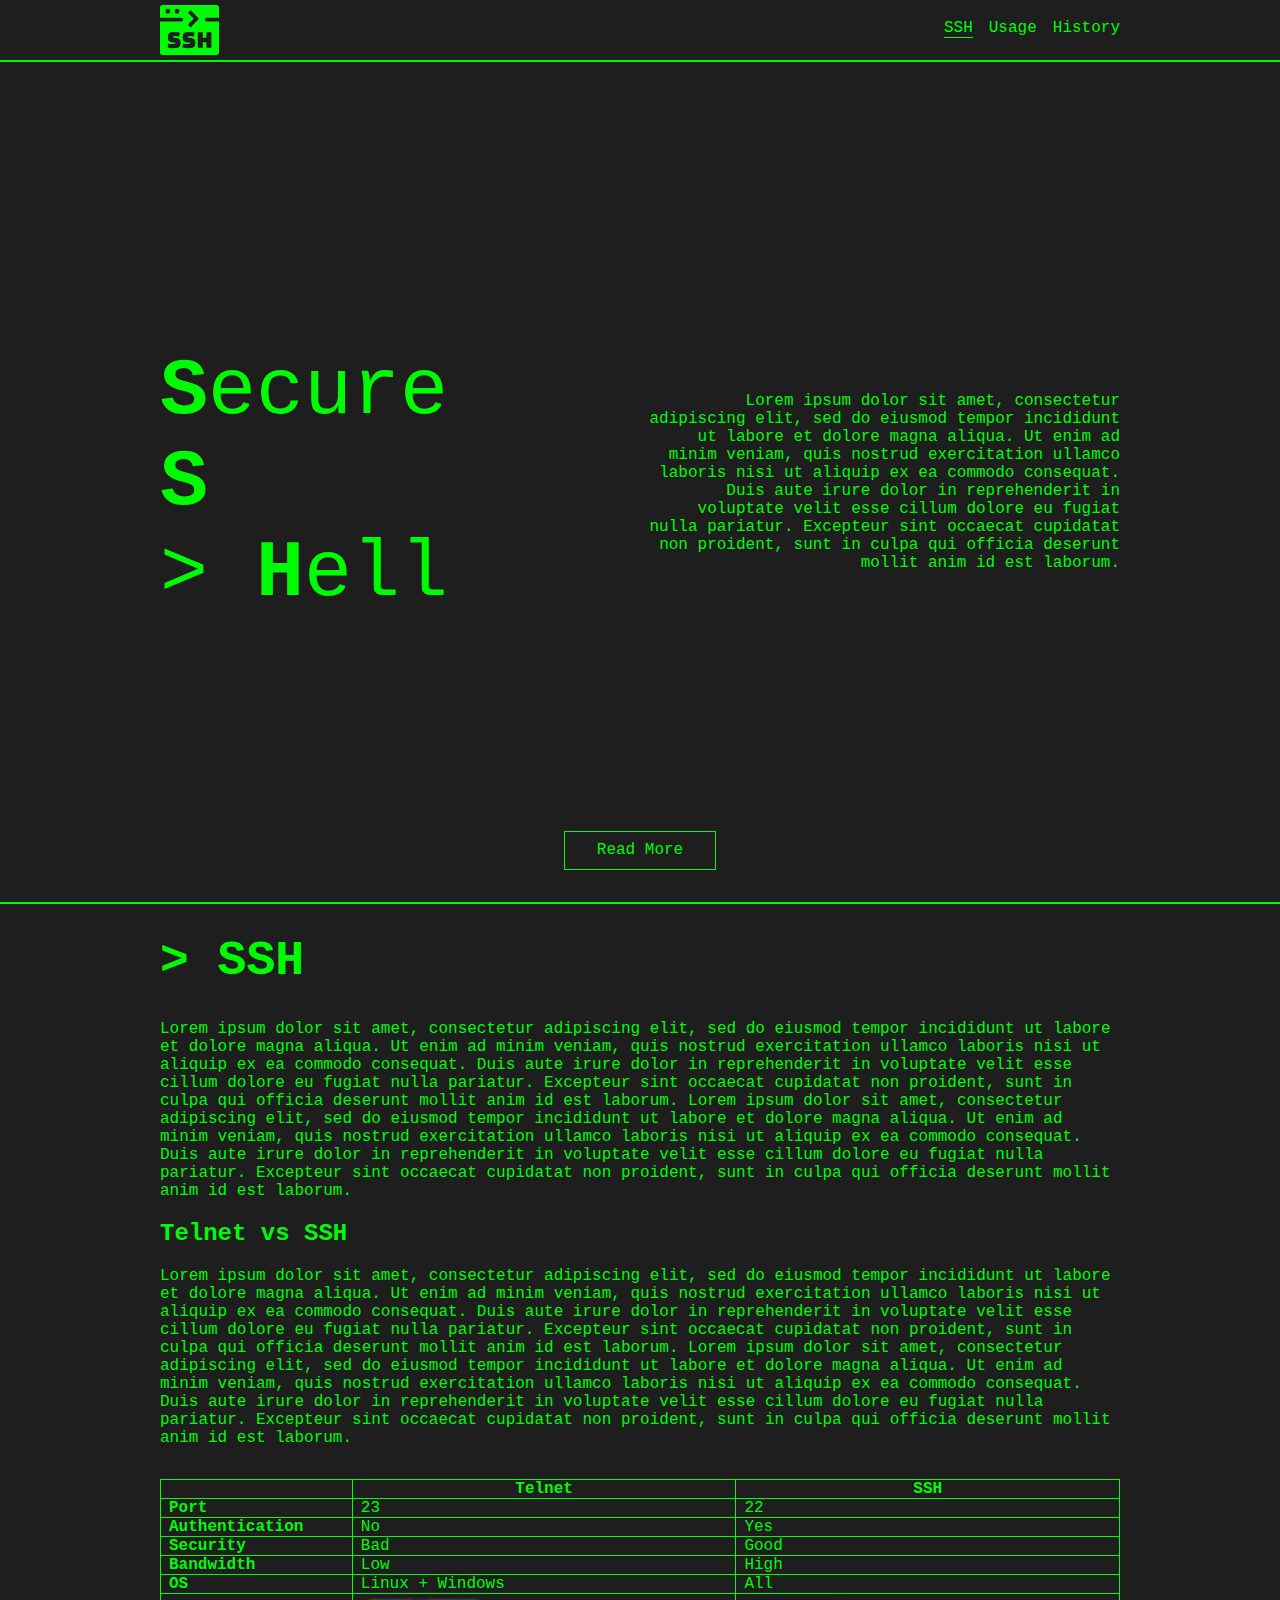
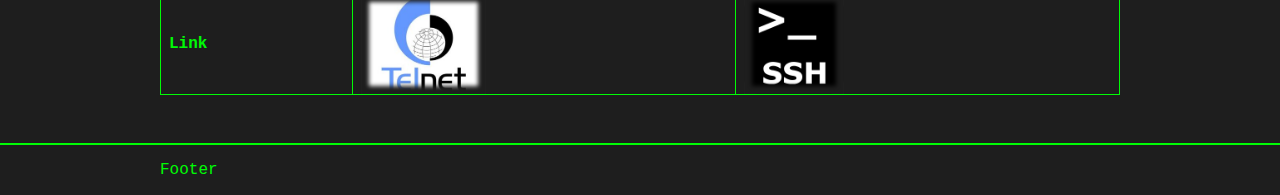
==== index.html @ 63480a3a "fix images" ====
<!DOCTYPE html>
<html lang="en">
    <head>
        <meta charset="utf-8">
        <title>SSH</title>
        <link rel="stylesheet" href="./css/style.css">
        <link rel="stylesheet" href="./css/ssh.css">
        <link rel="shortcut icon" type="image/jpg" href="./images/ssh.svg"/>
        <meta name="viewport" content="width=device-width, initial-scale=1.0" />
    </head>
    <body>
        <!-- Navigation Bar -->
        <header>
            <div class="nav-wrapper">
                <a href="index.html">
                    <img src="./images/ssh.svg" alt="SSH Logo" height="50" class="nav-icon">
                </a>
                <nav>
                    <a href="index.html" class="nav-link nav-link-selected">SSH</a>
                    <a href="usage.html" class="nav-link">Usage</a>
                    <a href="history.html" class="nav-link">History</a>
                </nav>
            </div>
        </header>
        <main>
            <!-- Title Page -->
            <div class="front-page-container">
                <div class="title-container">
                    <p class="title-word"><b>S</b>ecure</p>
                    <p class="title-word"><b>S</b></p>
                    <p class="title-word">> <b>H</b>ell</p>
                </div>
                <div class="info-container">
                    <p class="info-text">Lorem ipsum dolor sit amet, consectetur adipiscing elit, sed do eiusmod tempor incididunt ut labore et dolore magna aliqua. Ut enim ad minim veniam, quis nostrud exercitation ullamco laboris nisi ut aliquip ex ea commodo consequat. Duis aute irure dolor in reprehenderit in voluptate velit esse cillum dolore eu fugiat nulla pariatur. Excepteur sint occaecat cupidatat non proident, sunt in culpa qui officia deserunt mollit anim id est laborum.</p>
                </div>
                <a href="#ssh">
                    <div class="button-container">
                        <p class="button-arrow">> </p>
                        <p class="button-text">Read More</p>
                    </div>
                </a>
                <div class="front-page-border" ></div>
            </div>
            <!-- Main Content -->
            <h1 id="ssh" class="code">SSH</h1>
            <p>
                Lorem ipsum dolor sit amet, consectetur adipiscing elit, sed do eiusmod tempor incididunt ut labore 
                et dolore magna aliqua. Ut enim ad minim veniam, quis nostrud exercitation ullamco laboris nisi ut 
                aliquip ex ea commodo consequat. Duis aute irure dolor in reprehenderit in voluptate velit esse 
                cillum dolore eu fugiat nulla pariatur. Excepteur sint occaecat cupidatat non proident, sunt in 
                culpa qui officia deserunt mollit anim id est laborum. Lorem ipsum dolor sit amet, consectetur 
                adipiscing elit, sed do eiusmod tempor incididunt ut labore et dolore magna aliqua. Ut enim ad 
                minim veniam, quis nostrud exercitation ullamco laboris nisi ut aliquip ex ea commodo consequat. 
                Duis aute irure dolor in reprehenderit in voluptate velit esse cillum dolore eu fugiat nulla 
                pariatur. Excepteur sint occaecat cupidatat non proident, sunt in culpa qui officia deserunt mollit 
                anim id est laborum.</p>

            <h2>Telnet vs SSH</h2>
            <p>
                Lorem ipsum dolor sit amet, consectetur adipiscing elit, sed do eiusmod tempor incididunt ut labore 
                et dolore magna aliqua. Ut enim ad minim veniam, quis nostrud exercitation ullamco laboris nisi ut 
                aliquip ex ea commodo consequat. Duis aute irure dolor in reprehenderit in voluptate velit esse 
                cillum dolore eu fugiat nulla pariatur. Excepteur sint occaecat cupidatat non proident, sunt in 
                culpa qui officia deserunt mollit anim id est laborum. Lorem ipsum dolor sit amet, consectetur 
                adipiscing elit, sed do eiusmod tempor incididunt ut labore et dolore magna aliqua. Ut enim ad 
                minim veniam, quis nostrud exercitation ullamco laboris nisi ut aliquip ex ea commodo consequat. 
                Duis aute irure dolor in reprehenderit in voluptate velit esse cillum dolore eu fugiat nulla 
                pariatur. Excepteur sint occaecat cupidatat non proident, sunt in culpa qui officia deserunt mollit 
                anim id est laborum.</p>

            <table>
                <colgroup>
                    <col span="1" style="width: 20%;">
                    <col span="1" style="width: 40%;">
                    <col span="1" style="width: 40%;">
                </colgroup>
                <thead>
                    <th></th>
                    <th scope="col">Telnet</th>
                    <th scope="col">SSH</th>
                </thead>
                <tbody>
                    <tr>
                        <th class="table-sidebar" scope="row">Port</th>
                        <td>23</td>
                        <td>22</td>
                    </tr>
                    <tr>
                        <th class="table-sidebar" scope="row">Authentication</th>
                        <td>No</td>
                        <td>Yes</td>
                    </tr>
                    <tr>
                        <th class="table-sidebar" scope="row">Security</th>
                        <td>Bad</td>
                        <td>Good</td>
                    </tr>
                    <tr>
                        <th class="table-sidebar" scope="row">Bandwidth</th>
                        <td>Low</td>
                        <td>High</td>
                    </tr>
                    <tr>
                        <th class="table-sidebar" scope="row">OS</th>
                        <td>Linux + Windows</td>
                        <td>All</td>
                    </tr>
                    <tr>
                        <th class="table-sidebar" scope="row">Link</th>
                        <td>
                            <a 
                                href="https://cdn.vox-cdn.com/thumbor/9j-s_MPUfWM4bWdZfPqxBxGkvlw=/1400x1050/filters:format(jpeg)/cdn.vox-cdn.com/uploads/chorus_asset/file/22312759/rickroll_4k.jpg"
                                target="_blank"
                                >
                                <div class="div-border" style="width: 125px;">
                                    <img 
                                        src="./images/telnet.jpeg" 
                                        alt="rick roll"
                                        height="100px"
                                        width="125px"
                                        class="image-border"
                                    >
                                </div>
                            </a>
                        </td>
                        <td>
                            <a 
                                href="https://cdn.vox-cdn.com/thumbor/9j-s_MPUfWM4bWdZfPqxBxGkvlw=/1400x1050/filters:format(jpeg)/cdn.vox-cdn.com/uploads/chorus_asset/file/22312759/rickroll_4k.jpg"
                                target="_blank"
                            >
                                <div class="div-border" style="width: 100px;">
                                    <img 
                                        src="./images/ssh_image.png" 
                                        alt="rick roll"
                                        height="100px"
                                        width="100px"
                                        width="100px"
                                        class="image-border"
                                    >
                                </div>
                            </a>
                        </td>
                    </tr>
                </tbody>
            </table>
        </main>
        <!-- Footer -->
        <footer>
            <div class="footer-wrapper">
                <p>Footer</p>
            </div>
        </footer>
    </body>
</html>
---- css/style.css ----
:root {
    --wrapper-width: 960px;
    --primary-color: #00fb05;
    --background-color: #1e1e1e;
    --font-family-mono: "Courier New", monospace;
    --wrapper-padding: 0 2rem;
}

html {
	scroll-behavior: smooth;
}

body {
    margin: 0;
    background-color: var(--background-color);
}

header {
    background-color: var(--background-color);
    min-height: 60px;
    border-bottom: 2px solid var(--primary-color);
}

.nav-icon {
    margin-bottom: -5px;
}

.nav-title {
    margin: 0;
    color: var(--primary-color);
}

.nav-wrapper {
    display: flex;
    flex-direction: row;
    justify-content: space-between;
    align-items: center;
    margin: 0 auto;
    padding: var(--wrapper-padding);
    min-height: 60px;
    max-width: var(--wrapper-width);
}

nav {
    display: flex;
    align-items: center;
    padding-bottom: 0.2rem;
}

.nav-link {
    text-decoration: none;
    margin-left: 1rem;
}

.nav-link-selected {
    border-bottom: 1px solid var(--primary-color);
    margin-bottom: -1px;
}

main {
    margin: 0 auto;
    padding: var(--wrapper-padding);
    max-width: var(--wrapper-width);
}

h1, h2, h3, h4, h5, h6, p, td, th, a {
    color: var(--primary-color);
    font-family: var(--font-family-mono);
}

h1 {
    font-size: 3rem;
}

footer {
    border-top: 2px solid var(--primary-color);
    margin-top: 3rem;
}

.footer-wrapper {
    max-width: var(--wrapper-width);
    margin: 0 auto;
    padding: var(--wrapper-padding);
}

.code::before {
    content: '> ';
}
---- css/ssh.css ----
@import "./style.css";

.front-page-container {
    min-height: calc(100vh - 60px);
    position: relative;
    display: flex;
}

.title-container {
    height: 100%;
    display: flex;
    justify-content: center;
    flex-direction: column;
    margin: auto 0;
}

.title-word {
    font-size: 5rem;
    margin: 0;
    font-weight: normal;
}

.info-container {
    margin: auto 0 auto auto;
    width: 50%
}

.info-text {
    text-align: right;
    margin: 0;
}

.button-container {
    padding: 0.6rem 0;
    width: 150px;
    position: absolute;
    bottom: 2rem;
    left: 50%;
    right: 50%;
    transform: translateX(-50%);
    border: 1px solid var(--primary-color);
    margin: 0 auto;
    text-align: center;
}

.button-container:hover > .button-arrow {
    display: inline;
}

.button-text {
    margin: 0;
    display: inline;
}

.button-arrow {
    display: none;
}

.front-page-border {
    position: absolute;
    bottom: -2px;
    left: 50%;
    right: 50%;
    transform: translateX(-50%);
    width: 100vw;
    height: 0;
    border-bottom: 2px solid var(--primary-color);
}

table, th, td {
    border: 1px solid var(--primary-color);
    border-collapse: collapse;
}

th, td {
    padding: 0 0.5rem;
}

table {
    width: 100%;
    margin-top: 2rem;
}

.table-sidebar {
    text-align: left;
    padding: 0 0.5rem;
}

.div-border {
    /* border: 2px solid var(--background-color); */
    -moz-box-shadow: inset 0 0 16px 10px var(--background-color);
    -webkit-box-shadow: inset 0 0 16px 10px var(--background-color);
    -o-box-shadow: inset 0 0 16px 10px var(--background-color);
    box-shadow: inset 0 0 4px 8px var(--background-color);
    max-height: 100px;
}

.image-border { 
    position: relative;
    z-index: -2;
}

@media (max-width: 768px) {
    .front-page-container {
        flex-direction: column;
    }

    .info-container {
        width: 100%;
        margin: auto 0;
        padding-bottom: 6.2rem;;
    }

    /* Making the responsiveness for the table */

    /* Treat all the components as block */
    table, thead, tbody, th, td, tr { 
		display: block; 
	}

    table {
        border-bottom: none;
    }

    thead tr { 
		position: absolute;
		top: -9999px;
		left: -9999px;
	}

    th { 
        border: none;
        border-bottom: 1px solid var(--primary-color);
    }

    td { 
		border: none;
		border-bottom: 1px solid var(--primary-color); 
		position: relative;
		padding-left: 178px; 
	}
	
    /* Becomes the initial column headers */
	td::before { 
		position: absolute;
		top: 0;
		left: 0;
		width: 150px; 
		padding-right: 10px; 
		white-space: nowrap;
        padding-left: 0.5rem;
        border-right: 1px solid var(--primary-color); 
        height: 100%;
	}

    /* Setting the title for the side headers */
    td:nth-of-type(1):before { content: "Telnet"; }
	td:nth-of-type(2):before { content: "SSH"; }
}

@media (max-width: 360px) {
    .title-word {
        font-size: 4rem;
    }
}
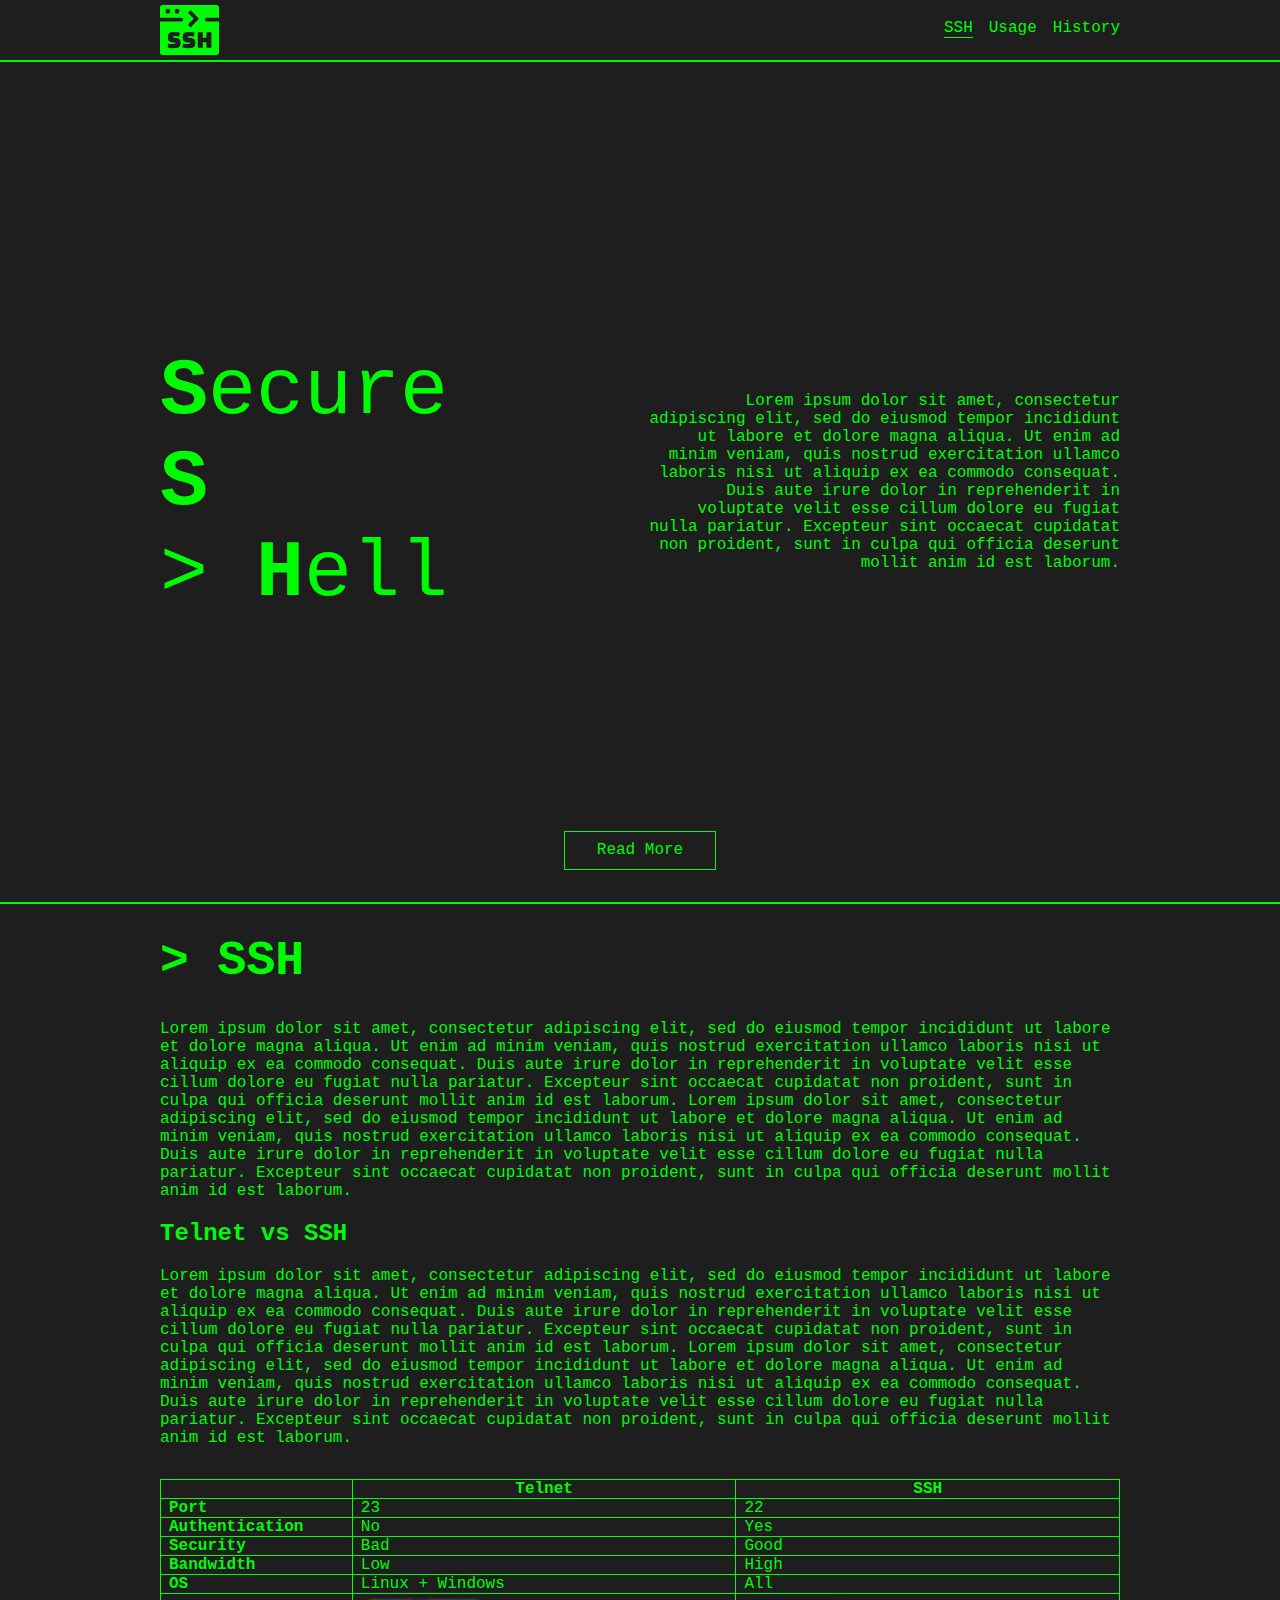
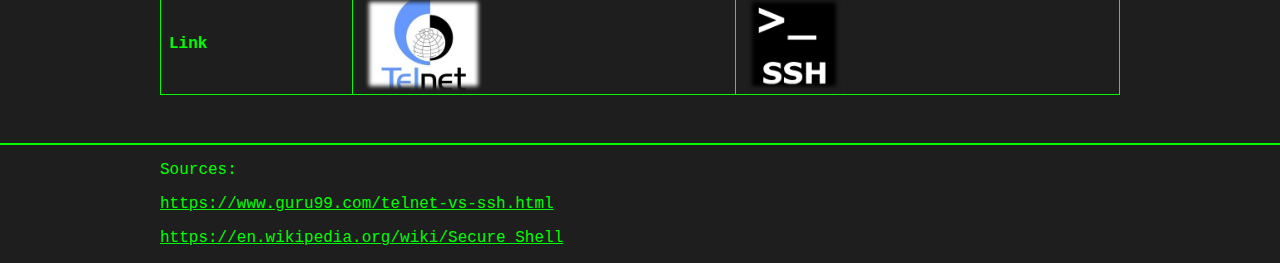
==== commit 84926ba6: "add footer sources" ====
--- a/index.html
+++ b/index.html
@@ -3,8 +3,8 @@
     <head>
         <meta charset="utf-8">
         <title>SSH</title>
-        <link rel="stylesheet" href="./css/style.css">
-        <link rel="stylesheet" href="./css/ssh.css">
+        <link rel="stylesheet" type="text/css" href="./css/style.css">
+        <link rel="stylesheet" type="text/css" href="./css/ssh.css">
         <link rel="shortcut icon" type="image/jpg" href="./images/ssh.svg"/>
         <meta name="viewport" content="width=device-width, initial-scale=1.0" />
     </head>
@@ -109,7 +109,7 @@
                         <th class="table-sidebar" scope="row">Link</th>
                         <td>
                             <a 
-                                href="https://cdn.vox-cdn.com/thumbor/9j-s_MPUfWM4bWdZfPqxBxGkvlw=/1400x1050/filters:format(jpeg)/cdn.vox-cdn.com/uploads/chorus_asset/file/22312759/rickroll_4k.jpg"
+                                href="https://en.wikipedia.org/wiki/Telnet"
                                 target="_blank"
                                 >
                                 <div class="div-border" style="width: 125px;">
@@ -125,7 +125,7 @@
                         </td>
                         <td>
                             <a 
-                                href="https://cdn.vox-cdn.com/thumbor/9j-s_MPUfWM4bWdZfPqxBxGkvlw=/1400x1050/filters:format(jpeg)/cdn.vox-cdn.com/uploads/chorus_asset/file/22312759/rickroll_4k.jpg"
+                                href="https://en.wikipedia.org/wiki/Secure_Shell"
                                 target="_blank"
                             >
                                 <div class="div-border" style="width: 100px;">
@@ -147,7 +147,9 @@
         <!-- Footer -->
         <footer>
             <div class="footer-wrapper">
-                <p>Footer</p>
+                <p>Sources:</p>
+                <a href="https://www.guru99.com/telnet-vs-ssh.html" target="_blank">https://www.guru99.com/telnet-vs-ssh.html</a>
+                <a href="https://en.wikipedia.org/wiki/Secure_Shell" target="_blank">https://en.wikipedia.org/wiki/Secure_Shell</a>
             </div>
         </footer>
     </body>
--- a/css/style.css
+++ b/css/style.css
@@ -2,6 +2,7 @@
     --wrapper-width: 960px;
     --primary-color: #00fb05;
     --background-color: #1e1e1e;
+    --snippet-background-color: #2e2e2e;
     --font-family-mono: "Courier New", monospace;
     --wrapper-padding: 0 2rem;
 }
@@ -83,6 +84,12 @@
     padding: var(--wrapper-padding);
 }
 
+.footer-wrapper > a {
+    display: block;
+    margin: 1rem 0;
+    word-wrap: break-word;
+}
+
 .code::before {
     content: '> ';
 }--- a/css/ssh.css
+++ b/css/ssh.css
@@ -87,7 +87,6 @@
 }
 
 .div-border {
-    /* border: 2px solid var(--background-color); */
     -moz-box-shadow: inset 0 0 16px 10px var(--background-color);
     -webkit-box-shadow: inset 0 0 16px 10px var(--background-color);
     -o-box-shadow: inset 0 0 16px 10px var(--background-color);
@@ -108,7 +107,7 @@
     .info-container {
         width: 100%;
         margin: auto 0;
-        padding-bottom: 6.2rem;;
+        padding-bottom: 6.2rem;
     }
 
     /* Making the responsiveness for the table */
@@ -162,4 +161,20 @@
     .title-word {
         font-size: 4rem;
     }
+}
+
+@media (min-width: 769px) {
+    @media (max-height: 450px) {
+        .title-container {
+            margin: 2rem 0 0 0;
+        }
+    
+        .title-container > p:nth-of-type(1) {
+            margin-top: -1rem;
+        }
+    
+        .info-container {
+            margin: 2rem 0 6.2rem auto;
+        }
+    }
 }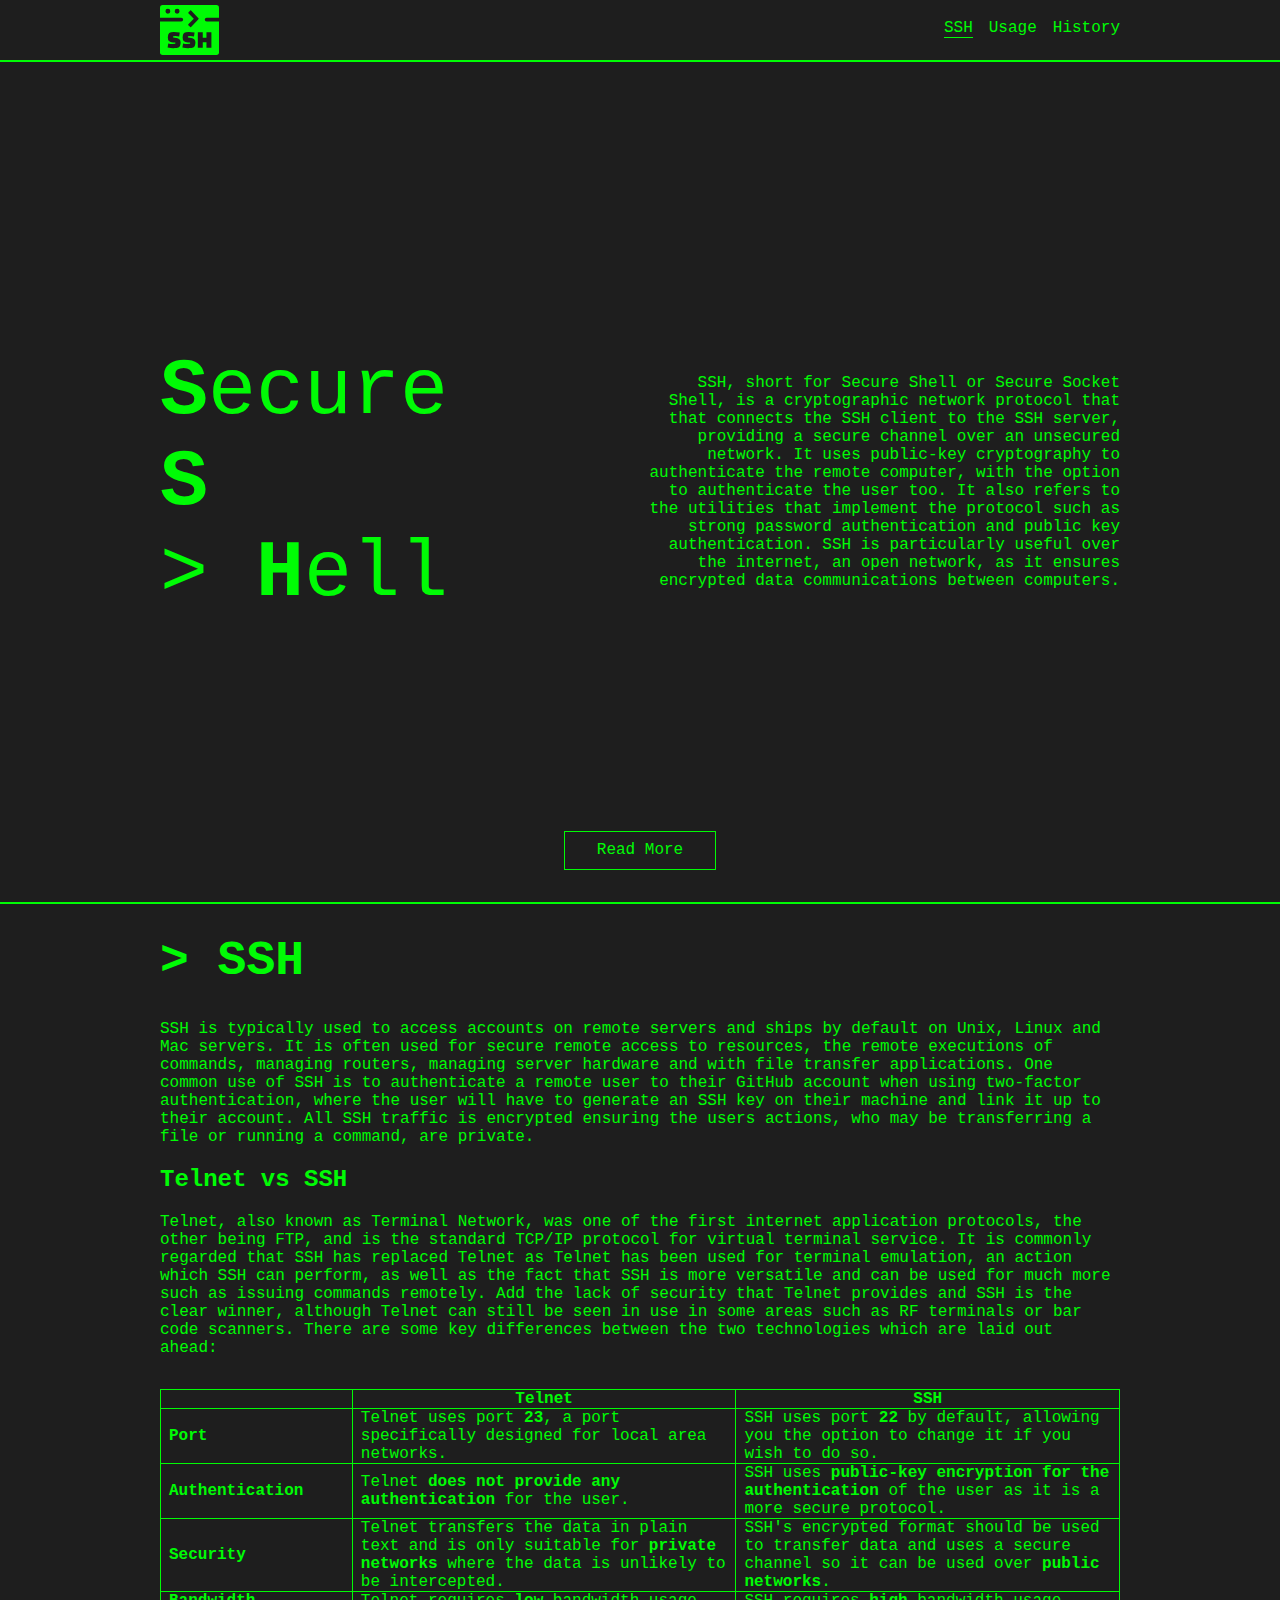
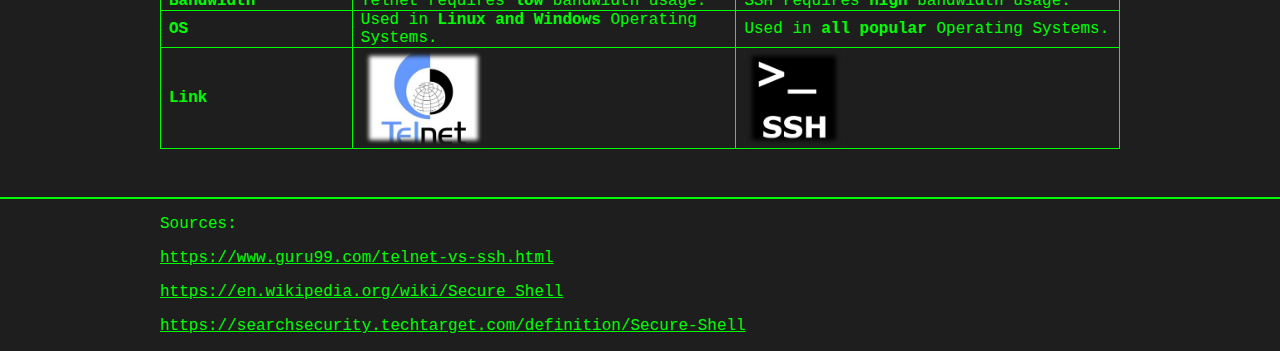
==== commit 520a42b3: "add text for first page" ====
--- a/index.html
+++ b/index.html
@@ -31,7 +31,8 @@
                     <p class="title-word">> <b>H</b>ell</p>
                 </div>
                 <div class="info-container">
-                    <p class="info-text">Lorem ipsum dolor sit amet, consectetur adipiscing elit, sed do eiusmod tempor incididunt ut labore et dolore magna aliqua. Ut enim ad minim veniam, quis nostrud exercitation ullamco laboris nisi ut aliquip ex ea commodo consequat. Duis aute irure dolor in reprehenderit in voluptate velit esse cillum dolore eu fugiat nulla pariatur. Excepteur sint occaecat cupidatat non proident, sunt in culpa qui officia deserunt mollit anim id est laborum.</p>
+                    <p class="info-text">
+                        SSH, short for Secure Shell or Secure Socket Shell, is a cryptographic network protocol that that connects the SSH client to the SSH server, providing a secure channel over an unsecured network. It uses public-key cryptography to authenticate the remote computer, with the option to authenticate the user too. It also refers to the utilities that implement the protocol such as strong password authentication and public key authentication. SSH is particularly useful over the internet, an open network, as it ensures encrypted data communications between computers.                    </p>
                 </div>
                 <a href="#ssh">
                     <div class="button-container">
@@ -39,34 +40,18 @@
                         <p class="button-text">Read More</p>
                     </div>
                 </a>
-                <div class="front-page-border" ></div>
+                <div id="ssh" class="front-page-border" ></div>
             </div>
             <!-- Main Content -->
-            <h1 id="ssh" class="code">SSH</h1>
+            <h1 class="code">SSH</h1>
             <p>
-                Lorem ipsum dolor sit amet, consectetur adipiscing elit, sed do eiusmod tempor incididunt ut labore 
-                et dolore magna aliqua. Ut enim ad minim veniam, quis nostrud exercitation ullamco laboris nisi ut 
-                aliquip ex ea commodo consequat. Duis aute irure dolor in reprehenderit in voluptate velit esse 
-                cillum dolore eu fugiat nulla pariatur. Excepteur sint occaecat cupidatat non proident, sunt in 
-                culpa qui officia deserunt mollit anim id est laborum. Lorem ipsum dolor sit amet, consectetur 
-                adipiscing elit, sed do eiusmod tempor incididunt ut labore et dolore magna aliqua. Ut enim ad 
-                minim veniam, quis nostrud exercitation ullamco laboris nisi ut aliquip ex ea commodo consequat. 
-                Duis aute irure dolor in reprehenderit in voluptate velit esse cillum dolore eu fugiat nulla 
-                pariatur. Excepteur sint occaecat cupidatat non proident, sunt in culpa qui officia deserunt mollit 
-                anim id est laborum.</p>
+                SSH is typically used to access accounts on remote servers and ships by default on Unix, Linux and Mac servers. It is often used for secure remote access to resources, the remote executions of commands, managing routers, managing server hardware and with file transfer applications. One common use of SSH is to authenticate a remote user to their GitHub account when using two-factor authentication, where the user will have to generate an SSH key on their machine and link it up to their account. All SSH traffic is encrypted ensuring the users actions, who may be transferring a file or running a command, are private.            
+            </p>
 
             <h2>Telnet vs SSH</h2>
             <p>
-                Lorem ipsum dolor sit amet, consectetur adipiscing elit, sed do eiusmod tempor incididunt ut labore 
-                et dolore magna aliqua. Ut enim ad minim veniam, quis nostrud exercitation ullamco laboris nisi ut 
-                aliquip ex ea commodo consequat. Duis aute irure dolor in reprehenderit in voluptate velit esse 
-                cillum dolore eu fugiat nulla pariatur. Excepteur sint occaecat cupidatat non proident, sunt in 
-                culpa qui officia deserunt mollit anim id est laborum. Lorem ipsum dolor sit amet, consectetur 
-                adipiscing elit, sed do eiusmod tempor incididunt ut labore et dolore magna aliqua. Ut enim ad 
-                minim veniam, quis nostrud exercitation ullamco laboris nisi ut aliquip ex ea commodo consequat. 
-                Duis aute irure dolor in reprehenderit in voluptate velit esse cillum dolore eu fugiat nulla 
-                pariatur. Excepteur sint occaecat cupidatat non proident, sunt in culpa qui officia deserunt mollit 
-                anim id est laborum.</p>
+                Telnet, also known as Terminal Network, was one of the first internet application protocols, the other being FTP, and is the standard TCP/IP protocol for virtual terminal service. It is commonly regarded that SSH has replaced Telnet as Telnet has been used for terminal emulation, an action which SSH can perform, as well as the fact that SSH is more versatile and can be used for much more such as issuing commands remotely. Add the lack of security that Telnet provides and SSH is the clear winner, although Telnet can still be seen in use in some areas such as RF terminals or bar code scanners. There are some key differences between the two technologies which are laid out ahead:            
+            </p>
 
             <table>
                 <colgroup>
@@ -82,28 +67,28 @@
                 <tbody>
                     <tr>
                         <th class="table-sidebar" scope="row">Port</th>
-                        <td>23</td>
-                        <td>22</td>
+                        <td>Telnet uses port <b>23</b>, a port specifically designed for local area networks.</td>
+                        <td>SSH uses port <b>22</b> by default, allowing you the option to change it if you wish to do so.</td>
                     </tr>
                     <tr>
                         <th class="table-sidebar" scope="row">Authentication</th>
-                        <td>No</td>
-                        <td>Yes</td>
+                        <td>Telnet <b>does not provide any authentication</b> for the user.</td>
+                        <td>SSH uses <b>public-key encryption for the authentication</b> of the user as it is a more secure protocol.</td>
                     </tr>
                     <tr>
                         <th class="table-sidebar" scope="row">Security</th>
-                        <td>Bad</td>
-                        <td>Good</td>
+                        <td>Telnet transfers the data in plain text and is only suitable for <b>private networks</b> where the data is unlikely to be intercepted.</td>
+                        <td>SSH's encrypted format should be used to transfer data and uses a secure channel so it can be used over <b>public networks</b>.</td>
                     </tr>
                     <tr>
                         <th class="table-sidebar" scope="row">Bandwidth</th>
-                        <td>Low</td>
-                        <td>High</td>
+                        <td>Telnet requires <b>low</b> bandwidth usage.</td>
+                        <td>SSH requires <b>high</b> bandwidth usage.</td>
                     </tr>
                     <tr>
                         <th class="table-sidebar" scope="row">OS</th>
-                        <td>Linux + Windows</td>
-                        <td>All</td>
+                        <td>Used in <b>Linux and Windows</b> Operating Systems.</td>
+                        <td>Used in <b>all popular</b> Operating Systems.</td>
                     </tr>
                     <tr>
                         <th class="table-sidebar" scope="row">Link</th>
@@ -150,6 +135,7 @@
                 <p>Sources:</p>
                 <a href="https://www.guru99.com/telnet-vs-ssh.html" target="_blank">https://www.guru99.com/telnet-vs-ssh.html</a>
                 <a href="https://en.wikipedia.org/wiki/Secure_Shell" target="_blank">https://en.wikipedia.org/wiki/Secure_Shell</a>
+                <a href="https://searchsecurity.techtarget.com/definition/Secure-Shell">https://searchsecurity.techtarget.com/definition/Secure-Shell</a>
             </div>
         </footer>
     </body>
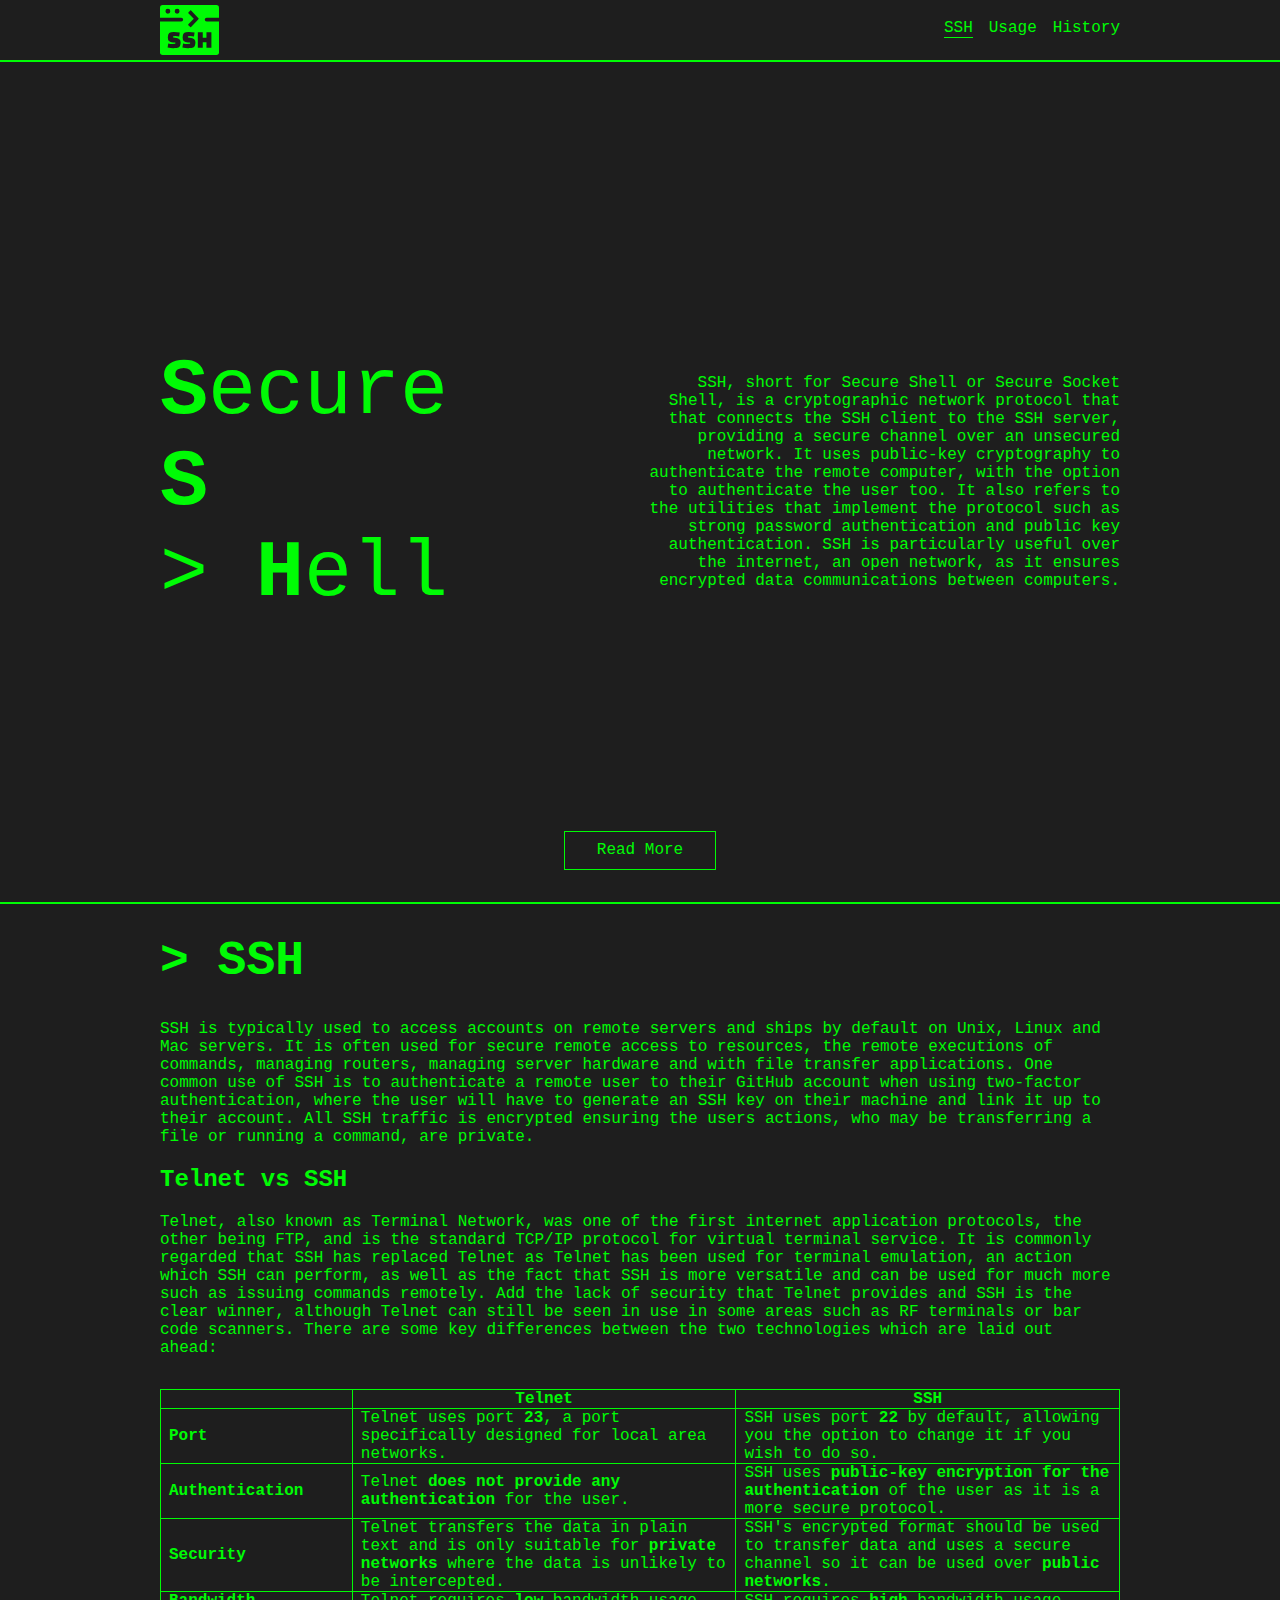
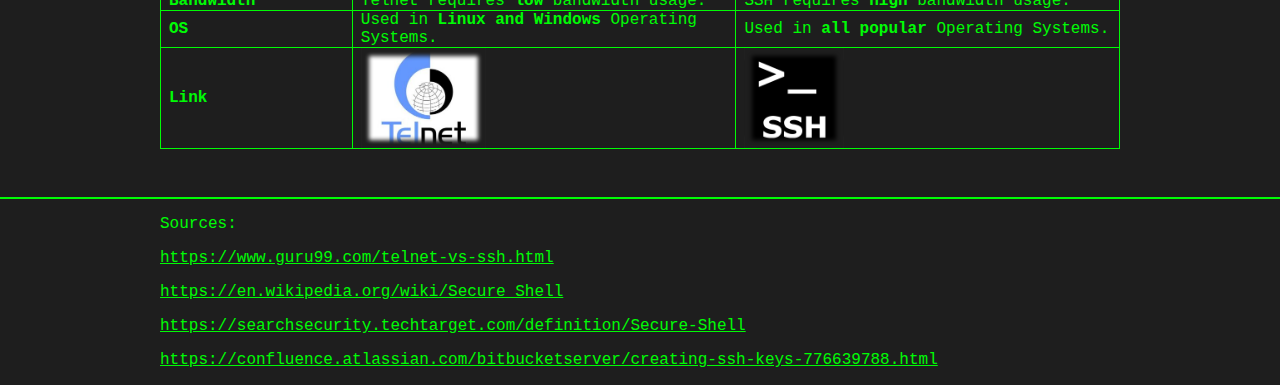
==== commit c77db3d4: "finish usage page" ====
--- a/index.html
+++ b/index.html
@@ -136,6 +136,7 @@
                 <a href="https://www.guru99.com/telnet-vs-ssh.html" target="_blank">https://www.guru99.com/telnet-vs-ssh.html</a>
                 <a href="https://en.wikipedia.org/wiki/Secure_Shell" target="_blank">https://en.wikipedia.org/wiki/Secure_Shell</a>
                 <a href="https://searchsecurity.techtarget.com/definition/Secure-Shell">https://searchsecurity.techtarget.com/definition/Secure-Shell</a>
+                <a href="https://confluence.atlassian.com/bitbucketserver/creating-ssh-keys-776639788.html">https://confluence.atlassian.com/bitbucketserver/creating-ssh-keys-776639788.html</a>
             </div>
         </footer>
     </body>
--- a/css/style.css
+++ b/css/style.css
@@ -64,7 +64,7 @@
     max-width: var(--wrapper-width);
 }
 
-h1, h2, h3, h4, h5, h6, p, td, th, a {
+h1, h2, h3, h4, h5, h6, p, td, th, a, pre {
     color: var(--primary-color);
     font-family: var(--font-family-mono);
 }
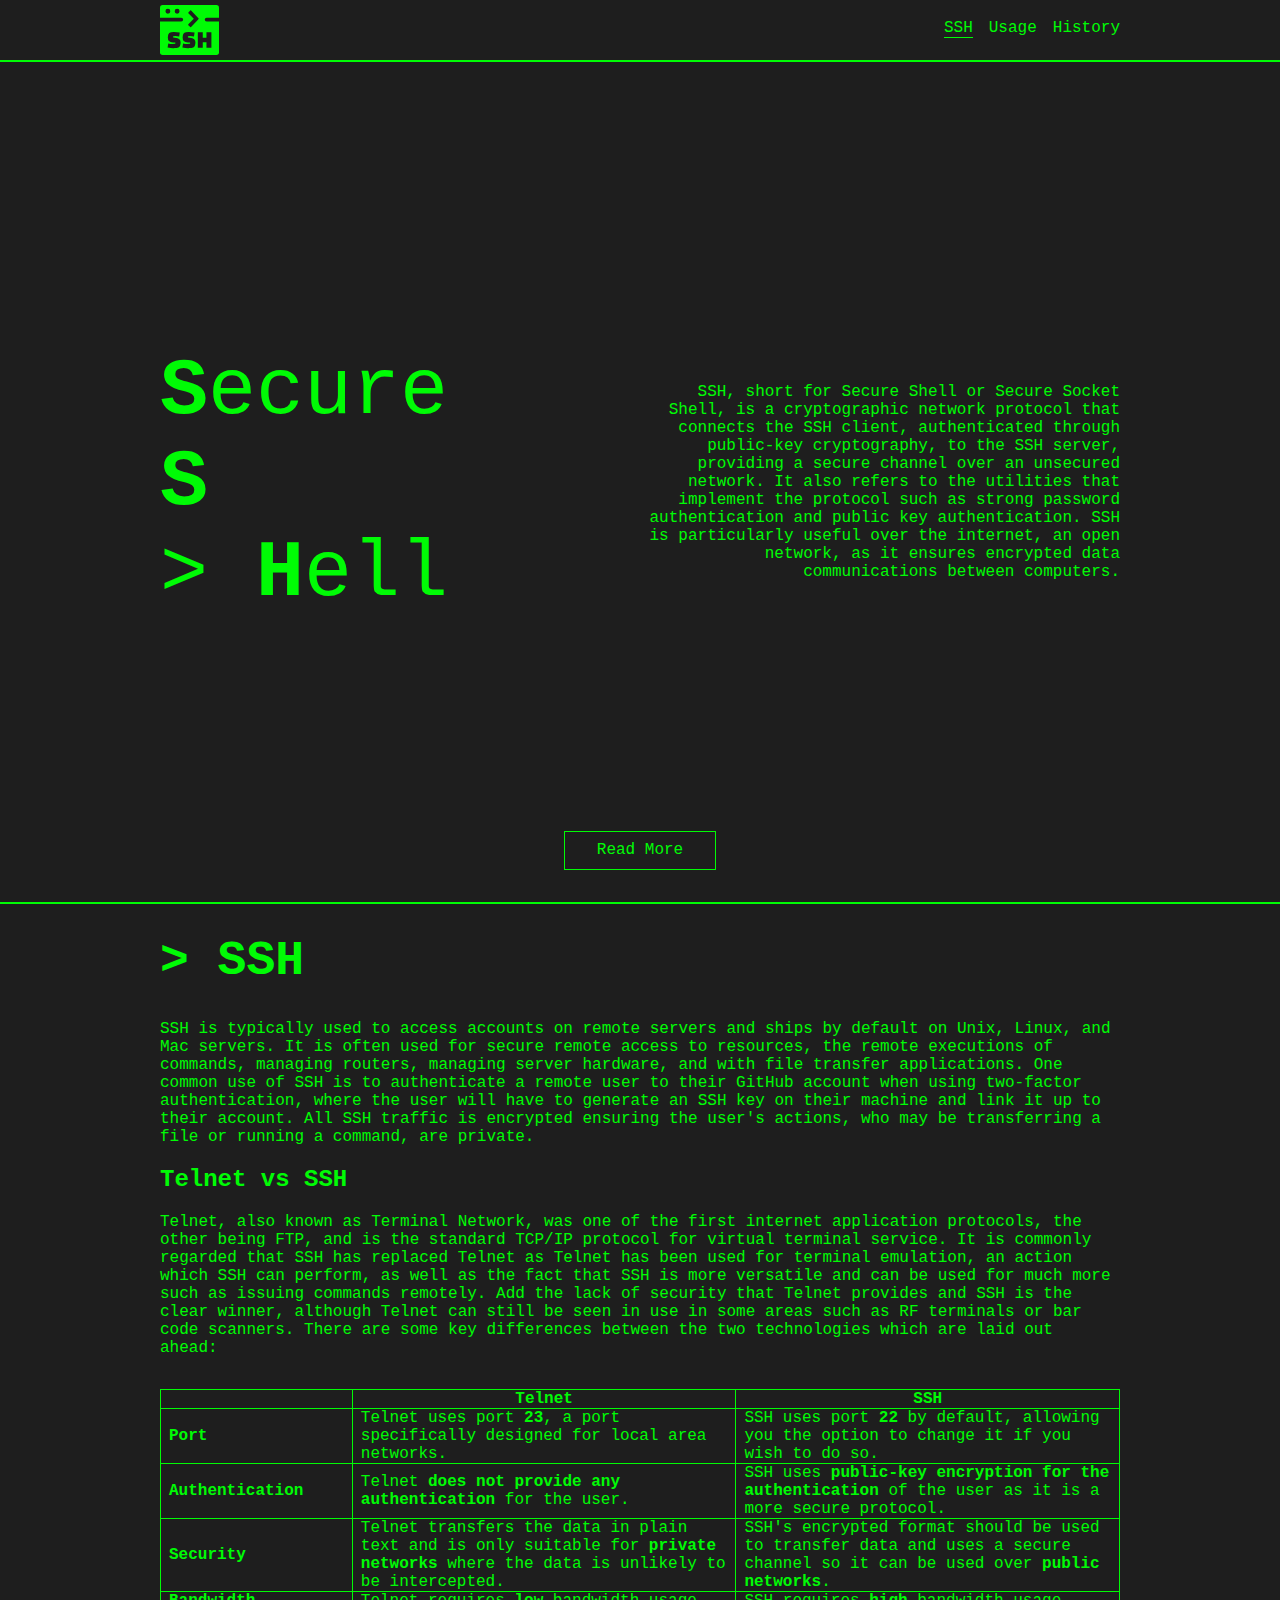
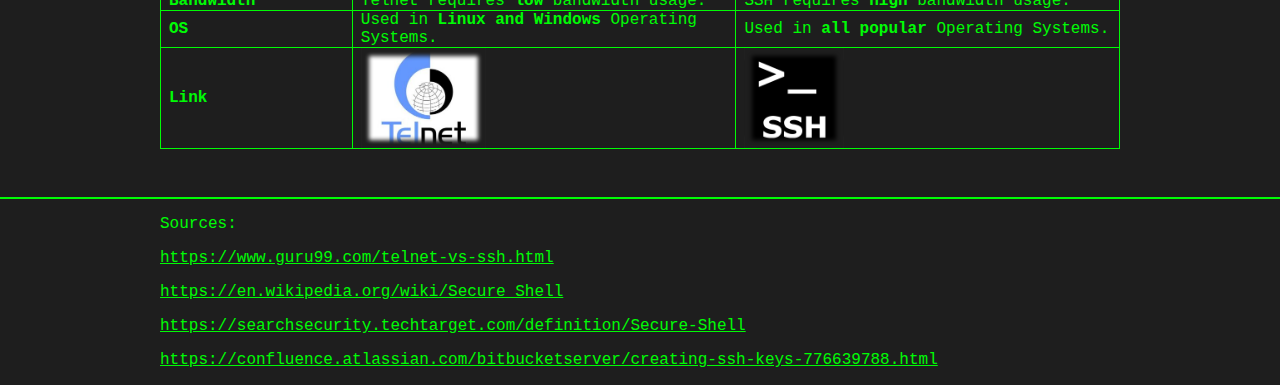
==== commit fc41df5d: "finish history page and edit for plagarism" ====
--- a/index.html
+++ b/index.html
@@ -32,7 +32,8 @@
                 </div>
                 <div class="info-container">
                     <p class="info-text">
-                        SSH, short for Secure Shell or Secure Socket Shell, is a cryptographic network protocol that that connects the SSH client to the SSH server, providing a secure channel over an unsecured network. It uses public-key cryptography to authenticate the remote computer, with the option to authenticate the user too. It also refers to the utilities that implement the protocol such as strong password authentication and public key authentication. SSH is particularly useful over the internet, an open network, as it ensures encrypted data communications between computers.                    </p>
+                        SSH, short for Secure Shell or Secure Socket Shell, is a cryptographic network protocol that connects the SSH client, authenticated through public-key cryptography, to the SSH server, providing a secure channel over an unsecured network. It also refers to the utilities that implement the protocol such as strong password authentication and public key authentication. SSH is particularly useful over the internet, an open network, as it ensures encrypted data communications between computers.                    
+                    </p>
                 </div>
                 <a href="#ssh">
                     <div class="button-container">
@@ -45,12 +46,12 @@
             <!-- Main Content -->
             <h1 class="code">SSH</h1>
             <p>
-                SSH is typically used to access accounts on remote servers and ships by default on Unix, Linux and Mac servers. It is often used for secure remote access to resources, the remote executions of commands, managing routers, managing server hardware and with file transfer applications. One common use of SSH is to authenticate a remote user to their GitHub account when using two-factor authentication, where the user will have to generate an SSH key on their machine and link it up to their account. All SSH traffic is encrypted ensuring the users actions, who may be transferring a file or running a command, are private.            
+                SSH is typically used to access accounts on remote servers and ships by default on Unix, Linux, and Mac servers. It is often used for secure remote access to resources, the remote executions of commands, managing routers, managing server hardware, and with file transfer applications. One common use of SSH is to authenticate a remote user to their GitHub account when using two-factor authentication, where the user will have to generate an SSH key on their machine and link it up to their account. All SSH traffic is encrypted ensuring the user's actions, who may be transferring a file or running a command, are private.            
             </p>
 
             <h2>Telnet vs SSH</h2>
             <p>
-                Telnet, also known as Terminal Network, was one of the first internet application protocols, the other being FTP, and is the standard TCP/IP protocol for virtual terminal service. It is commonly regarded that SSH has replaced Telnet as Telnet has been used for terminal emulation, an action which SSH can perform, as well as the fact that SSH is more versatile and can be used for much more such as issuing commands remotely. Add the lack of security that Telnet provides and SSH is the clear winner, although Telnet can still be seen in use in some areas such as RF terminals or bar code scanners. There are some key differences between the two technologies which are laid out ahead:            
+                Telnet, also known as Terminal Network, was one of the first internet application protocols, the other being FTP, and is the standard TCP/IP protocol for virtual terminal service. It is commonly regarded that SSH has replaced Telnet as Telnet has been used for terminal emulation, an action which SSH can perform, as well as the fact that SSH is more versatile and can be used for much more such as issuing commands remotely. Add the lack of security that Telnet provides and SSH is the clear winner, although Telnet can still be seen in use in some areas such as RF terminals or bar code scanners. There are some key differences between the two technologies which are laid out ahead:
             </p>
 
             <table>
